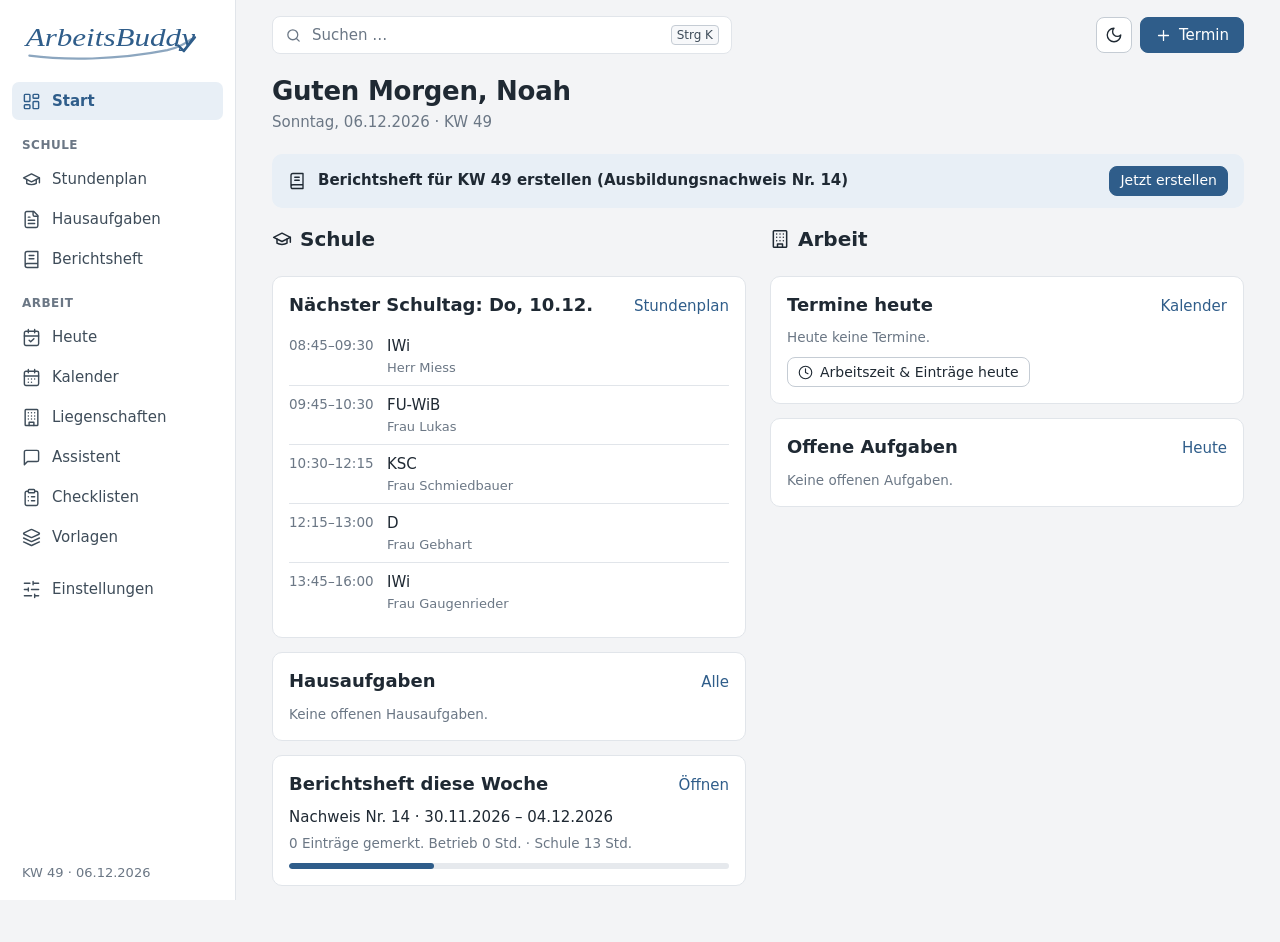
==== index.html @ 201b3602 "Web-App: installierbar über „Zum Home-Bildschirm“ und offline nutzbar - Manifest, App-Symbole und iO" ====
<!DOCTYPE html>
<html lang="de">
<head>
<meta charset="UTF-8">
<meta name="viewport" content="width=device-width, initial-scale=1">
<title>ArbeitsBuddy</title>
<meta http-equiv="refresh" content="0; url=arbeitsbuddy.html">
<script>location.replace("arbeitsbuddy.html" + location.hash);</script>
</head>
<body><p style="font-family:sans-serif;padding:24px"><a href="arbeitsbuddy.html">ArbeitsBuddy öffnen</a></p></body>
</html>
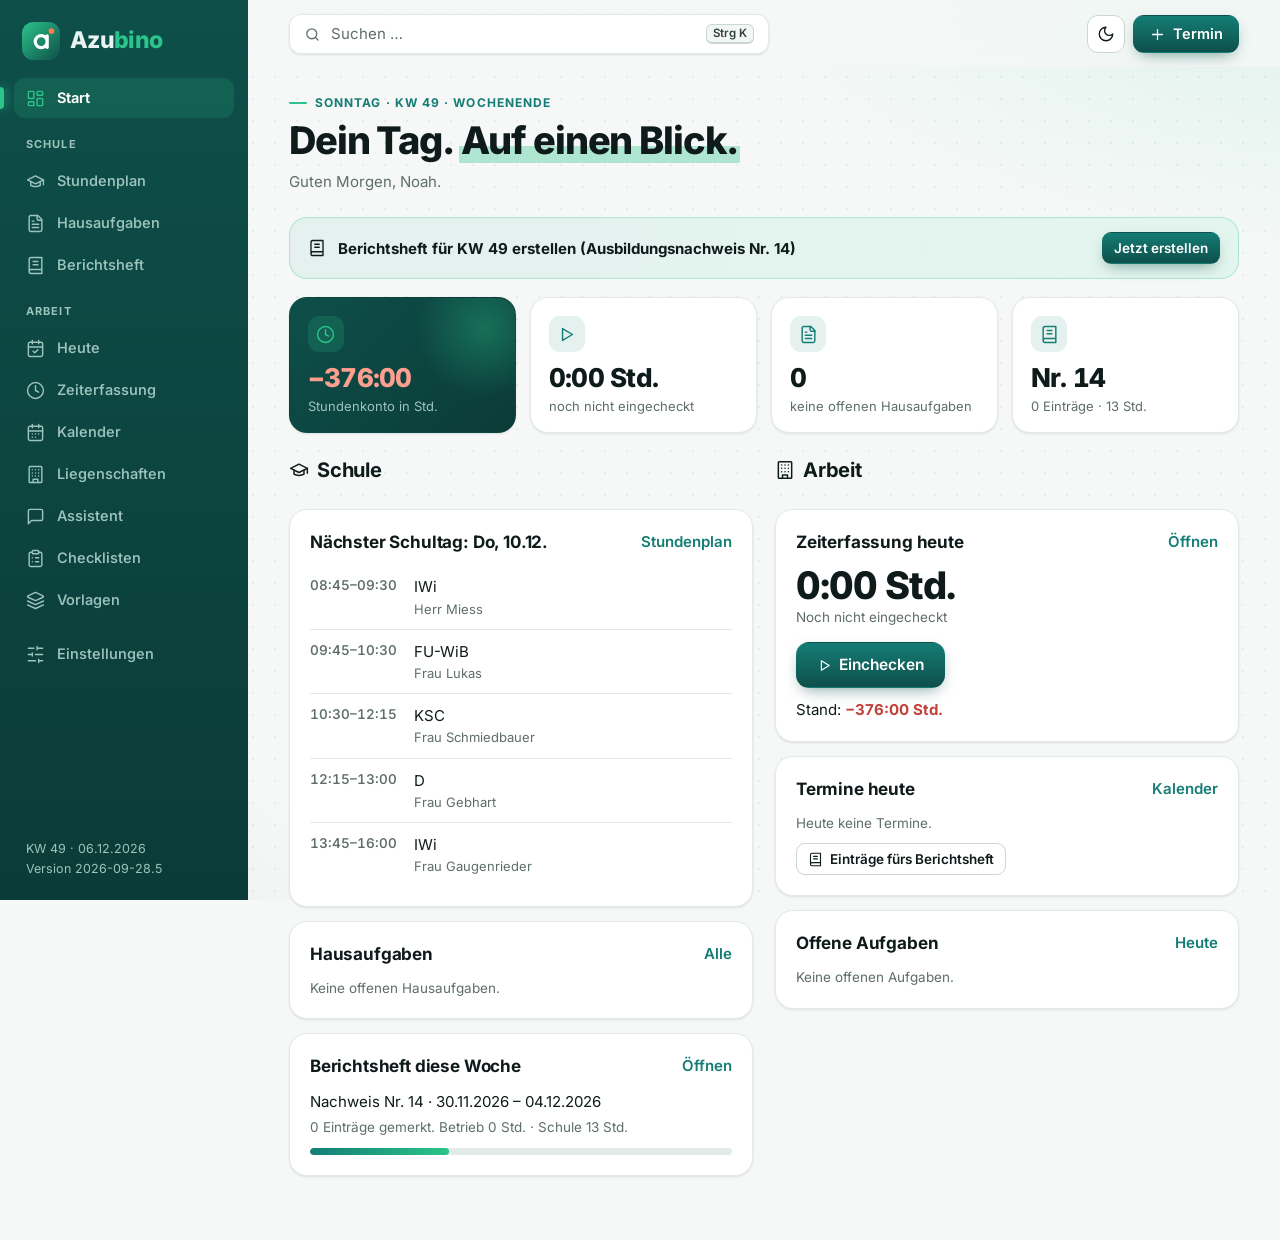
==== commit 1624d431: "Neues Design und neuer Name: Azubino - Farbwelt Petrol & Mint, Schrift Inter eingebettet, dunkle Sei" ====
--- a/index.html
+++ b/index.html
@@ -3,9 +3,9 @@
 <head>
 <meta charset="UTF-8">
 <meta name="viewport" content="width=device-width, initial-scale=1">
-<title>ArbeitsBuddy</title>
+<title>Azubino</title>
 <meta http-equiv="refresh" content="0; url=arbeitsbuddy.html">
 <script>location.replace("arbeitsbuddy.html" + location.hash);</script>
 </head>
-<body><p style="font-family:sans-serif;padding:24px"><a href="arbeitsbuddy.html">ArbeitsBuddy öffnen</a></p></body>
+<body><p style="font-family:sans-serif;padding:24px"><a href="arbeitsbuddy.html">Azubino öffnen</a></p></body>
 </html>
